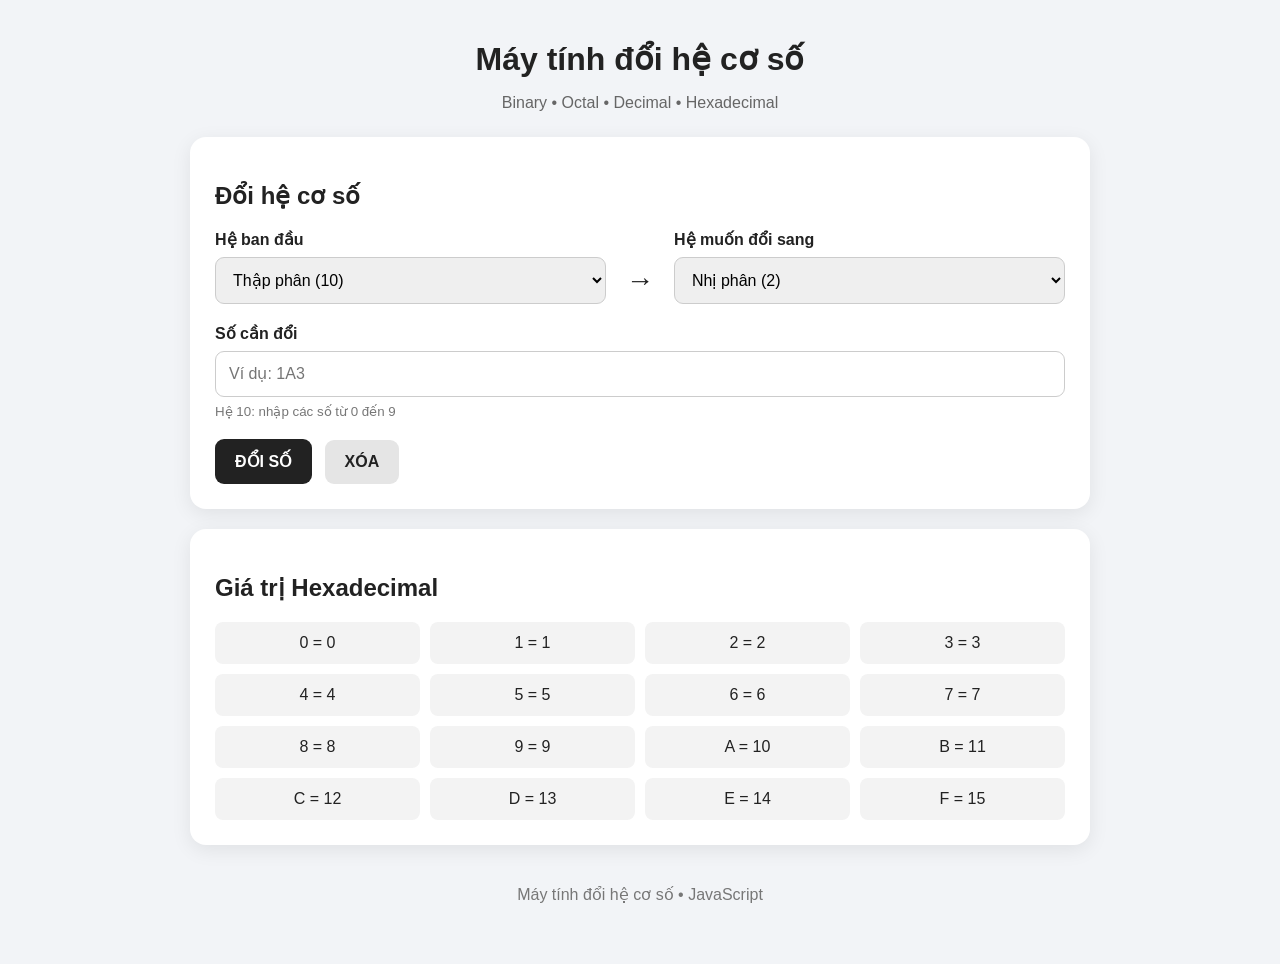
==== index.html @ 750c315e "Move web app files to root" ====
<!DOCTYPE html>
<html lang="vi">
<head>
    <meta charset="UTF-8">
    <meta name="viewport" content="width=device-width, initial-scale=1.0">

    <title>Máy tính đổi hệ cơ số</title>

    <link rel="stylesheet" href="style.css">
</head>

<body>

<div class="container">

    <header>
        <h1>Máy tính đổi hệ cơ số</h1>
        <p>Binary • Octal • Decimal • Hexadecimal</p>
    </header>


    <main>

        <section class="card">

            <h2>Đổi hệ cơ số</h2>

            <div class="row">

                <div class="input-group">
                    <label>Hệ ban đầu</label>

                    <select id="sourceBase">
                        <option value="2">Nhị phân (2)</option>
                        <option value="8">Bát phân (8)</option>
                        <option value="10" selected>Thập phân (10)</option>
                        <option value="16">Thập lục phân (16)</option>
                    </select>
                </div>


                <div class="arrow">
                    →
                </div>


                <div class="input-group">
                    <label>Hệ muốn đổi sang</label>

                    <select id="targetBase">
                        <option value="2">Nhị phân (2)</option>
                        <option value="8">Bát phân (8)</option>
                        <option value="10">Thập phân (10)</option>
                        <option value="16">Thập lục phân (16)</option>
                    </select>
                </div>

            </div>


            <div class="input-group">

                <label>Số cần đổi</label>

                <input
                    type="text"
                    id="numberInput"
                    placeholder="Ví dụ: 1A3"
                    autocomplete="off"
                >

                <small id="hint">
                    Hệ 10: nhập các số từ 0 đến 9
                </small>

            </div>


            <button id="convertButton">
                ĐỔI SỐ
            </button>


            <button id="clearButton" class="secondary">
                XÓA
            </button>

        </section>


        <section id="errorBox" class="error hidden">
        </section>


        <section id="resultCard" class="card hidden">

            <h2>Kết quả</h2>

            <div id="result" class="result">
            </div>

        </section>


        <section id="stepsCard" class="card hidden">

            <h2>Chi tiết phép tính</h2>

            <div id="steps">
            </div>

        </section>


        <section class="card">

            <h2>Giá trị Hexadecimal</h2>

            <div class="hex-table">

                <span>0 = 0</span>
                <span>1 = 1</span>
                <span>2 = 2</span>
                <span>3 = 3</span>
                <span>4 = 4</span>
                <span>5 = 5</span>
                <span>6 = 6</span>
                <span>7 = 7</span>
                <span>8 = 8</span>
                <span>9 = 9</span>
                <span>A = 10</span>
                <span>B = 11</span>
                <span>C = 12</span>
                <span>D = 13</span>
                <span>E = 14</span>
                <span>F = 15</span>

            </div>

        </section>

    </main>


    <footer>
        Máy tính đổi hệ cơ số • JavaScript
    </footer>

</div>


<script src="script.js"></script>

</body>
</html>
---- style.css ----
* {
    box-sizing: border-box;
}

body {
    margin: 0;
    font-family: Arial, sans-serif;
    background: #f2f4f7;
    color: #222;
}

.container {
    width: min(900px, 92%);
    margin: 40px auto;
}

header {
    text-align: center;
    margin-bottom: 25px;
}

header h1 {
    margin-bottom: 8px;
}

header p {
    color: #666;
}

.card {
    background: white;
    border-radius: 16px;
    padding: 25px;
    margin-bottom: 20px;
    box-shadow: 0 5px 20px rgba(0, 0, 0, 0.08);
}

.row {
    display: flex;
    align-items: end;
    gap: 20px;
}

.input-group {
    flex: 1;
    margin-bottom: 20px;
}

label {
    display: block;
    font-weight: bold;
    margin-bottom: 8px;
}

select,
input {
    width: 100%;
    padding: 13px;
    border: 1px solid #ccc;
    border-radius: 9px;
    font-size: 16px;
}

input:focus,
select:focus {
    outline: none;
    border-color: #555;
}

.arrow {
    font-size: 28px;
    padding-bottom: 27px;
}

small {
    display: block;
    margin-top: 7px;
    color: #777;
}

button {
    border: none;
    border-radius: 9px;
    padding: 13px 20px;
    font-size: 16px;
    font-weight: bold;
    cursor: pointer;
    margin-right: 8px;
}

#convertButton {
    background: #222;
    color: white;
}

.secondary {
    background: #e5e5e5;
    color: #222;
}

.result {
    font-size: 25px;
    font-weight: bold;
    text-align: center;
    padding: 20px;
    background: #f5f5f5;
    border-radius: 10px;
}

.step {
    padding: 12px 15px;
    margin: 8px 0;
    background: #f6f6f6;
    border-radius: 8px;
    font-family: monospace;
    font-size: 16px;
}

.error {
    background: #ffe5e5;
    border: 1px solid #ff9999;
    color: #a00000;
    padding: 15px;
    border-radius: 10px;
    margin-bottom: 20px;
}

.hidden {
    display: none;
}

.hex-table {
    display: grid;
    grid-template-columns: repeat(4, 1fr);
    gap: 10px;
}

.hex-table span {
    background: #f3f3f3;
    padding: 12px;
    border-radius: 8px;
    text-align: center;
}

footer {
    text-align: center;
    color: #777;
    padding: 20px;
}


@media (max-width: 650px) {

    .row {
        flex-direction: column;
        gap: 0;
    }

    .arrow {
        display: none;
    }

    .hex-table {
        grid-template-columns: repeat(2, 1fr);
    }

    .card {
        padding: 18px;
    }
}
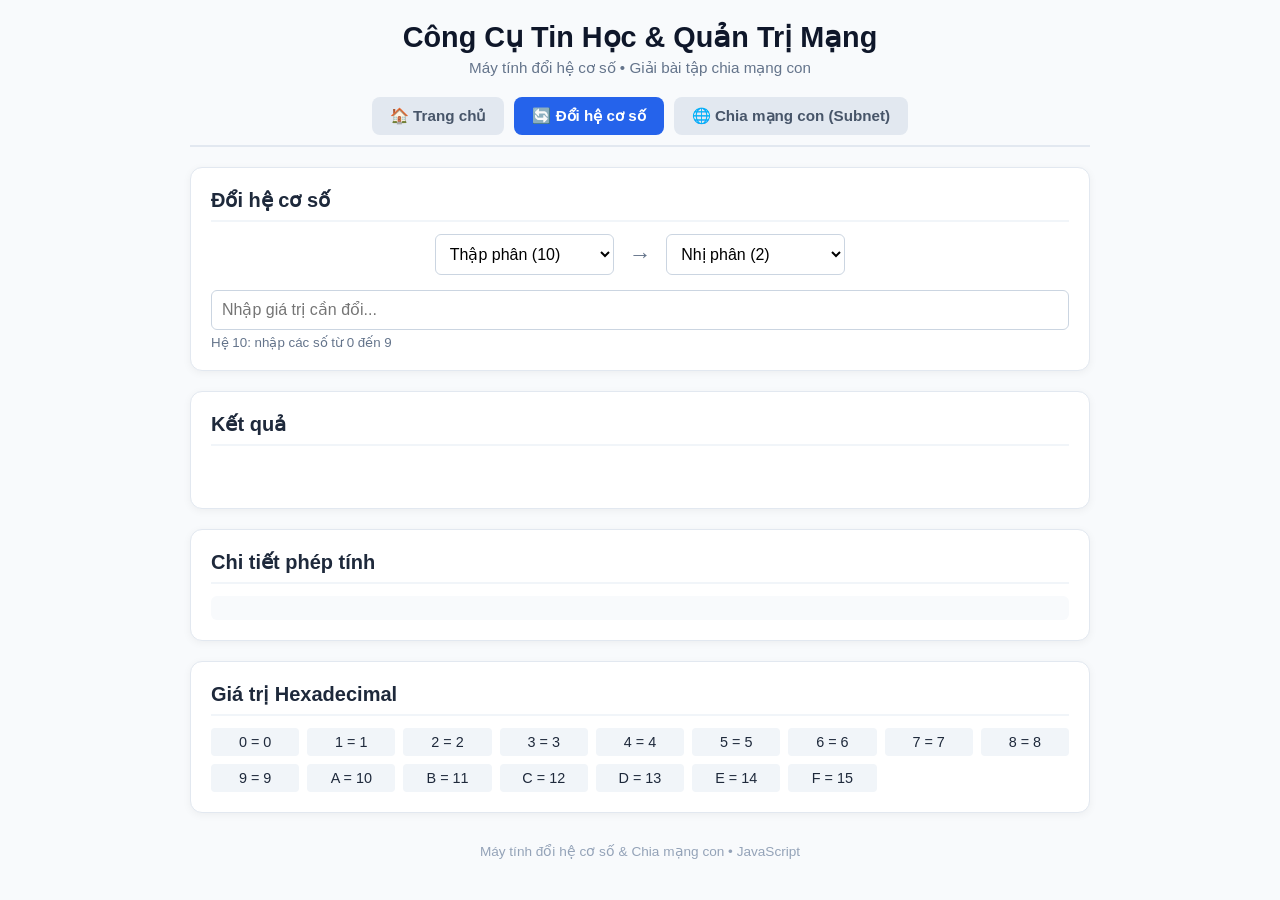
==== commit f271dfc5: "Nang cap web: them tab chia mang con va xuat file word" ====
--- a/index.html
+++ b/index.html
@@ -3,153 +3,198 @@
 <head>
     <meta charset="UTF-8">
     <meta name="viewport" content="width=device-width, initial-scale=1.0">
-
-    <title>Máy tính đổi hệ cơ số</title>
-
+    <title>Hệ Thống Tiện Ích Mạng & Hệ Cơ Số</title>
     <link rel="stylesheet" href="style.css">
+    <link rel="manifest" href="manifest.json">
 </head>
-
 <body>
 
-<div class="container">
+<div class="app-container">
 
     <header>
-        <h1>Máy tính đổi hệ cơ số</h1>
-        <p>Binary • Octal • Decimal • Hexadecimal</p>
+        <h1>Công Cụ Tin Học & Quản Trị Mạng</h1>
+        <p>Máy tính đổi hệ cơ số • Giải bài tập chia mạng con</p>
     </header>
 
+    <!-- THANH ĐIỀU HƯỚNG 3 TAB -->
+    <nav class="nav-tabs">
+        <button type="button" class="tab-btn" onclick="switchTab('home')">🏠 Trang chủ</button>
+        <button type="button" class="tab-btn active" onclick="switchTab('converter')">🔄 Đổi hệ cơ số</button>
+        <button type="button" class="tab-btn" onclick="switchTab('subnet')">🌐 Chia mạng con (Subnet)</button>
+    </nav>
 
     <main>
 
-        <section class="card">
-
-            <h2>Đổi hệ cơ số</h2>
-
-            <div class="row">
-
-                <div class="input-group">
-                    <label>Hệ ban đầu</label>
-
-                    <select id="sourceBase">
-                        <option value="2">Nhị phân (2)</option>
-                        <option value="8">Bát phân (8)</option>
-                        <option value="10" selected>Thập phân (10)</option>
-                        <option value="16">Thập lục phân (16)</option>
-                    </select>
-                </div>
-
-
-                <div class="arrow">
-                    →
-                </div>
-
-
-                <div class="input-group">
-                    <label>Hệ muốn đổi sang</label>
-
-                    <select id="targetBase">
-                        <option value="2">Nhị phân (2)</option>
-                        <option value="8">Bát phân (8)</option>
-                        <option value="10">Thập phân (10)</option>
-                        <option value="16">Thập lục phân (16)</option>
-                    </select>
-                </div>
-
+        <!-- ================= TAB 1: TRANG CHỦ ================= -->
+        <section id="tab-home" class="tab-content">
+            <div class="card">
+                <h2>Giới thiệu công cụ</h2>
+                <p>Ứng dụng tích hợp hỗ trợ học tập và thực hành các môn <strong>Kiến trúc máy tính</strong> và <strong>Quản trị mạng</strong>.</p>
+                
+                <div class="home-grid">
+                    <div class="home-item">
+                        <h3>🔄 1. Đổi hệ cơ số</h3>
+                        <p>Hỗ trợ chuyển đổi nhanh giữa các hệ đếm: Nhị phân (Bin - 2), Bát phân (Oct - 8), Thập phân (Dec - 10), và Thập lục phân (Hex - 16) kèm các bước giải thích chi tiết phép nhân/chia.</p>
+                    </div>
+                    <div class="home-item">
+                        <h3>🌐 2. Tự động chia mạng con</h3>
+                        <p>Nhập bất kỳ đề bài mạng nào (chia theo số lượng Subnet hoặc số Host mỗi phòng ban). Hệ thống tự phân tích lớp mạng, bit mượn, Subnet Mask mới, bước nhảy và xuất bảng địa chỉ chi tiết theo đúng mẫu bài nộp Word.</p>
+                    </div>
+                </div>
+
+                <div class="home-guide">
+                    <h3>💡 Hướng dẫn nhanh</h3>
+                    <p>• Nhấn tab <strong>Đổi hệ cơ số</strong> để chuyển đổi các hệ số từ 2, 8, 10, 16.</p>
+                    <p>• Nhấn tab <strong>Chia mạng con (Subnet)</strong> để nhập địa chỉ IP mạng và số mạng con/host cần chia để xem bảng giải bài tập tự động và xuất file Word.</p>
+                </div>
             </div>
-
-
-            <div class="input-group">
-
-                <label>Số cần đổi</label>
-
-                <input
-                    type="text"
-                    id="numberInput"
-                    placeholder="Ví dụ: 1A3"
-                    autocomplete="off"
-                >
-
-                <small id="hint">
-                    Hệ 10: nhập các số từ 0 đến 9
-                </small>
-
+        </section>
+
+        <!-- ================= TAB 2: ĐỔI HỆ CƠ SỐ ================= -->
+        <section id="tab-converter" class="tab-content active">
+
+            <section class="card">
+                <h2>Đổi hệ cơ số</h2>
+
+                <div class="converter-selectors">
+                    <div>
+                        <select id="fromBase">
+                            <option value="2">Nhị phân (2)</option>
+                            <option value="8">Bát phân (8)</option>
+                            <option selected value="10">Thập phân (10)</option>
+                            <option value="16">Thập lục phân (16)</option>
+                        </select>
+                    </div>
+
+                    <div class="arrow-symbol">→</div>
+
+                    <div>
+                        <select id="toBase">
+                            <option value="2">Nhị phân (2)</option>
+                            <option value="8">Bát phân (8)</option>
+                            <option value="10">Thập phân (10)</option>
+                            <option value="16">Thập lục phân (16)</option>
+                        </select>
+                    </div>
+                </div>
+
+                <div class="input-container">
+                    <input type="text" id="inputValue" placeholder="Nhập giá trị cần đổi...">
+                    <small id="inputHint">Hệ 10: nhập các số từ 0 đến 9</small>
+                </div>
+            </section>
+
+            <section class="card">
+                <h2>Kết quả</h2>
+                <div id="resultValue"></div>
+            </section>
+
+            <section class="card">
+                <h2>Chi tiết phép tính</h2>
+                <div id="calculationSteps"></div>
+            </section>
+
+            <section class="card">
+                <h2>Giá trị Hexadecimal</h2>
+                <div class="hex-grid">
+                    <span>0 = 0</span>
+                    <span>1 = 1</span>
+                    <span>2 = 2</span>
+                    <span>3 = 3</span>
+                    <span>4 = 4</span>
+                    <span>5 = 5</span>
+                    <span>6 = 6</span>
+                    <span>7 = 7</span>
+                    <span>8 = 8</span>
+                    <span>9 = 9</span>
+                    <span>A = 10</span>
+                    <span>B = 11</span>
+                    <span>C = 12</span>
+                    <span>D = 13</span>
+                    <span>E = 14</span>
+                    <span>F = 15</span>
+                </div>
+            </section>
+
+        </section>
+
+        <!-- ================= TAB 3: CHIA MẠNG CON ĐỘNG ================= -->
+        <section id="tab-subnet" class="tab-content">
+            <section class="card">
+                <h2>Giải bài tập chia mạng con (Subnetting)</h2>
+                <p style="margin-bottom: 15px; color: #555;">Nhập thông số đề bài bất kỳ cần giải vào biểu mẫu dưới đây:</p>
+
+                <form id="subnet-form" onsubmit="solveSubnet(event)">
+                    <div class="form-grid">
+                        <div class="form-group">
+                            <label for="network-ip">Địa chỉ mạng gốc (Network IP):</label>
+                            <input type="text" id="network-ip" placeholder="VD: 192.168.1.0 hoặc 172.20.0.0" required>
+                        </div>
+
+                        <div class="form-group">
+                            <label for="split-type">Đề bài yêu cầu chia theo:</label>
+                            <select id="split-type" onchange="toggleRequirementLabel()">
+                                <option value="subnets">Số lượng mạng con (Subnets)</option>
+                                <option value="hosts">Số Host/máy khả dụng mỗi mạng</option>
+                            </select>
+                        </div>
+
+                        <div class="form-group">
+                            <label id="req-label" for="req-count">Số mạng con cần chia:</label>
+                            <input type="number" id="req-count" min="1" max="1024" placeholder="VD: 8, 16, 32..." required>
+                        </div>
+                    </div>
+
+                    <button type="submit" class="btn btn-primary" style="margin-top: 15px;">
+                        🚀 Phân tích & Giải chi tiết
+                    </button>
+                </form>
+            </section>
+
+            <!-- Khung kết quả hiển thị tự động và nút xuất Word -->
+            <div id="subnet-result" style="display: none; margin-top: 20px;">
+                <section class="card">
+                    <div style="display: flex; justify-content: space-between; align-items: center; flex-wrap: wrap; gap: 10px; margin-bottom: 12px;">
+                        <h2 style="margin: 0;">Lời giải & Phân tích chi tiết</h2>
+                        <button type="button" onclick="exportToWord()" class="btn btn-success">
+                            📄 Xuất bài làm ra file Word (.doc)
+                        </button>
+                    </div>
+                    <div id="subnet-steps" class="solution-box"></div>
+                </section>
+
+                <section class="card" style="margin-top: 20px;">
+                    <h2>Vùng địa chỉ của các mạng con</h2>
+                    <div class="table-responsive">
+                        <table id="subnet-result-table" class="result-table">
+                            <thead>
+                                <tr>
+                                    <th rowspan="2">STT</th>
+                                    <th rowspan="2">Đ/c mạng con</th>
+                                    <th colspan="2">Vùng đ/c IP của mạng con</th>
+                                    <th rowspan="2">Đ/c broadcast</th>
+                                    <th rowspan="2">Ghi chú</th>
+                                </tr>
+                                <tr>
+                                    <th>Đ/c đầu tiên</th>
+                                    <th>Đ/c cuối cùng</th>
+                                </tr>
+                            </thead>
+                            <tbody id="subnet-table-body"></tbody>
+                        </table>
+                    </div>
+                </section>
             </div>
-
-
-            <button id="convertButton">
-                ĐỔI SỐ
-            </button>
-
-
-            <button id="clearButton" class="secondary">
-                XÓA
-            </button>
-
         </section>
 
-
-        <section id="errorBox" class="error hidden">
-        </section>
-
-
-        <section id="resultCard" class="card hidden">
-
-            <h2>Kết quả</h2>
-
-            <div id="result" class="result">
-            </div>
-
-        </section>
-
-
-        <section id="stepsCard" class="card hidden">
-
-            <h2>Chi tiết phép tính</h2>
-
-            <div id="steps">
-            </div>
-
-        </section>
-
-
-        <section class="card">
-
-            <h2>Giá trị Hexadecimal</h2>
-
-            <div class="hex-table">
-
-                <span>0 = 0</span>
-                <span>1 = 1</span>
-                <span>2 = 2</span>
-                <span>3 = 3</span>
-                <span>4 = 4</span>
-                <span>5 = 5</span>
-                <span>6 = 6</span>
-                <span>7 = 7</span>
-                <span>8 = 8</span>
-                <span>9 = 9</span>
-                <span>A = 10</span>
-                <span>B = 11</span>
-                <span>C = 12</span>
-                <span>D = 13</span>
-                <span>E = 14</span>
-                <span>F = 15</span>
-
-            </div>
-
-        </section>
-
     </main>
 
-
     <footer>
-        Máy tính đổi hệ cơ số • JavaScript
+        Máy tính đổi hệ cơ số & Chia mạng con • JavaScript
     </footer>
 
 </div>
 
-
 <script src="script.js"></script>
-
 </body>
 </html>
--- a/style.css
+++ b/style.css
@@ -1,170 +1,286 @@
 * {
+    margin: 0;
+    padding: 0;
     box-sizing: border-box;
+    font-family: -apple-system, BlinkMacSystemFont, "Segoe UI", Roboto, Oxygen, Ubuntu, Cantarell, "Open Sans", "Helvetica Neue", sans-serif;
 }
 
 body {
-    margin: 0;
-    font-family: Arial, sans-serif;
-    background: #f2f4f7;
-    color: #222;
-}
-
-.container {
-    width: min(900px, 92%);
-    margin: 40px auto;
+    background-color: #f8fafc;
+    color: #1e293b;
+    padding: 20px;
+    display: flex;
+    justify-content: center;
+}
+
+.app-container {
+    width: 100%;
+    max-width: 900px;
 }
 
 header {
     text-align: center;
-    margin-bottom: 25px;
+    margin-bottom: 20px;
 }
 
 header h1 {
-    margin-bottom: 8px;
+    font-size: 1.8rem;
+    color: #0f172a;
+    margin-bottom: 5px;
 }
 
 header p {
-    color: #666;
-}
-
+    color: #64748b;
+    font-size: 0.95rem;
+}
+
+/* NAVIGATION TABS */
+.nav-tabs {
+    display: flex;
+    justify-content: center;
+    gap: 10px;
+    margin-bottom: 20px;
+    border-bottom: 2px solid #e2e8f0;
+    padding-bottom: 10px;
+    flex-wrap: wrap;
+}
+
+.tab-btn {
+    padding: 10px 18px;
+    border: none;
+    background: #e2e8f0;
+    color: #475569;
+    border-radius: 8px;
+    cursor: pointer;
+    font-weight: 600;
+    font-size: 0.95rem;
+    transition: all 0.2s ease;
+}
+
+.tab-btn:hover {
+    background: #cbd5e1;
+}
+
+.tab-btn.active {
+    background: #2563eb;
+    color: #ffffff;
+}
+
+.tab-content {
+    display: none;
+}
+
+.tab-content.active {
+    display: block;
+}
+
+/* CARDS */
 .card {
-    background: white;
-    border-radius: 16px;
-    padding: 25px;
+    background: #ffffff;
+    border-radius: 12px;
+    padding: 20px;
+    box-shadow: 0 2px 8px rgba(0, 0, 0, 0.05);
     margin-bottom: 20px;
-    box-shadow: 0 5px 20px rgba(0, 0, 0, 0.08);
-}
-
-.row {
+    border: 1px solid #e2e8f0;
+}
+
+.card h2 {
+    font-size: 1.25rem;
+    margin-bottom: 12px;
+    color: #1e293b;
+    border-bottom: 2px solid #f1f5f9;
+    padding-bottom: 8px;
+}
+
+/* CONVERTER CONTROLS */
+.converter-selectors {
     display: flex;
-    align-items: end;
-    gap: 20px;
-}
-
-.input-group {
-    flex: 1;
-    margin-bottom: 20px;
-}
-
-label {
+    align-items: center;
+    justify-content: center;
+    gap: 15px;
+    margin-bottom: 15px;
+    flex-wrap: wrap;
+}
+
+.arrow-symbol {
+    font-size: 1.4rem;
+    font-weight: bold;
+    color: #64748b;
+}
+
+select, input[type="text"], input[type="number"] {
+    width: 100%;
+    padding: 10px;
+    border: 1px solid #cbd5e1;
+    border-radius: 6px;
+    font-size: 1rem;
+    outline: none;
+    background: #ffffff;
+}
+
+select:focus, input:focus {
+    border-color: #2563eb;
+    box-shadow: 0 0 0 2px rgba(37, 99, 235, 0.2);
+}
+
+.input-container {
+    margin-top: 10px;
+}
+
+.input-container small {
     display: block;
+    margin-top: 5px;
+    color: #64748b;
+}
+
+#resultValue {
+    font-size: 1.3rem;
     font-weight: bold;
-    margin-bottom: 8px;
-}
-
-select,
-input {
-    width: 100%;
-    padding: 13px;
-    border: 1px solid #ccc;
-    border-radius: 9px;
-    font-size: 16px;
-}
-
-input:focus,
-select:focus {
-    outline: none;
-    border-color: #555;
-}
-
-.arrow {
-    font-size: 28px;
-    padding-bottom: 27px;
-}
-
-small {
+    color: #2563eb;
+    word-break: break-all;
+    min-height: 30px;
+}
+
+#calculationSteps {
+    line-height: 1.6;
+    color: #334155;
+    white-space: pre-wrap;
+    background: #f8fafc;
+    padding: 12px;
+    border-radius: 6px;
+}
+
+.hex-grid {
+    display: grid;
+    grid-template-columns: repeat(auto-fill, minmax(80px, 1fr));
+    gap: 8px;
+    text-align: center;
+}
+
+.hex-grid span {
+    background: #f1f5f9;
+    padding: 6px;
+    border-radius: 4px;
+    font-size: 0.9rem;
+    font-weight: 500;
+}
+
+/* HOME TAB */
+.home-grid {
+    display: grid;
+    grid-template-columns: 1fr 1fr;
+    gap: 15px;
+    margin: 15px 0;
+}
+
+@media (max-width: 600px) {
+    .home-grid {
+        grid-template-columns: 1fr;
+    }
+}
+
+.home-item {
+    background: #f8fafc;
+    border: 1px solid #e2e8f0;
+    padding: 15px;
+    border-radius: 8px;
+}
+
+.home-item h3 {
+    margin-bottom: 6px;
+    font-size: 1rem;
+    color: #2563eb;
+}
+
+.home-guide {
+    background: #eff6ff;
+    border-left: 4px solid #2563eb;
+    padding: 12px;
+    border-radius: 4px;
+    margin-top: 15px;
+}
+
+/* SUBNET TAB */
+.form-grid {
+    display: grid;
+    grid-template-columns: repeat(auto-fit, minmax(220px, 1fr));
+    gap: 15px;
+}
+
+.form-group label {
     display: block;
-    margin-top: 7px;
-    color: #777;
-}
-
-button {
+    font-weight: 600;
+    margin-bottom: 6px;
+    font-size: 0.95rem;
+}
+
+.btn {
+    padding: 10px 18px;
     border: none;
-    border-radius: 9px;
-    padding: 13px 20px;
-    font-size: 16px;
-    font-weight: bold;
+    border-radius: 6px;
+    font-weight: 600;
     cursor: pointer;
-    margin-right: 8px;
-}
-
-#convertButton {
-    background: #222;
-    color: white;
-}
-
-.secondary {
-    background: #e5e5e5;
-    color: #222;
-}
-
-.result {
-    font-size: 25px;
-    font-weight: bold;
-    text-align: center;
-    padding: 20px;
-    background: #f5f5f5;
-    border-radius: 10px;
-}
-
-.step {
-    padding: 12px 15px;
-    margin: 8px 0;
-    background: #f6f6f6;
-    border-radius: 8px;
-    font-family: monospace;
-    font-size: 16px;
-}
-
-.error {
-    background: #ffe5e5;
-    border: 1px solid #ff9999;
-    color: #a00000;
+    font-size: 0.95rem;
+    transition: background 0.2s;
+}
+
+.btn-primary {
+    background: #2563eb;
+    color: #ffffff;
+}
+
+.btn-primary:hover {
+    background: #1d4ed8;
+}
+
+.btn-success {
+    background: #16a34a;
+    color: #ffffff;
+}
+
+.btn-success:hover {
+    background: #15803d;
+}
+
+.solution-box {
+    background: #f8fafc;
+    border-left: 4px solid #2563eb;
     padding: 15px;
-    border-radius: 10px;
-    margin-bottom: 20px;
-}
-
-.hidden {
-    display: none;
-}
-
-.hex-table {
-    display: grid;
-    grid-template-columns: repeat(4, 1fr);
-    gap: 10px;
-}
-
-.hex-table span {
-    background: #f3f3f3;
-    padding: 12px;
-    border-radius: 8px;
-    text-align: center;
+    line-height: 1.8;
+}
+
+.table-responsive {
+    width: 100%;
+    overflow-x: auto;
+    margin-top: 10px;
+}
+
+.result-table {
+    width: 100%;
+    border-collapse: collapse;
+    min-width: 650px;
+}
+
+.result-table th, .result-table td {
+    border: 1px solid #94a3b8;
+    padding: 8px 10px;
+    text-align: center;
+    font-size: 0.9rem;
+}
+
+.result-table th {
+    background: #f1f5f9;
+    color: #1e293b;
+    font-weight: 600;
+}
+
+.result-table tr:nth-child(even) {
+    background-color: #f8fafc;
 }
 
 footer {
     text-align: center;
-    color: #777;
-    padding: 20px;
-}
-
-
-@media (max-width: 650px) {
-
-    .row {
-        flex-direction: column;
-        gap: 0;
-    }
-
-    .arrow {
-        display: none;
-    }
-
-    .hex-table {
-        grid-template-columns: repeat(2, 1fr);
-    }
-
-    .card {
-        padding: 18px;
-    }
+    margin-top: 30px;
+    color: #94a3b8;
+    font-size: 0.85rem;
 }
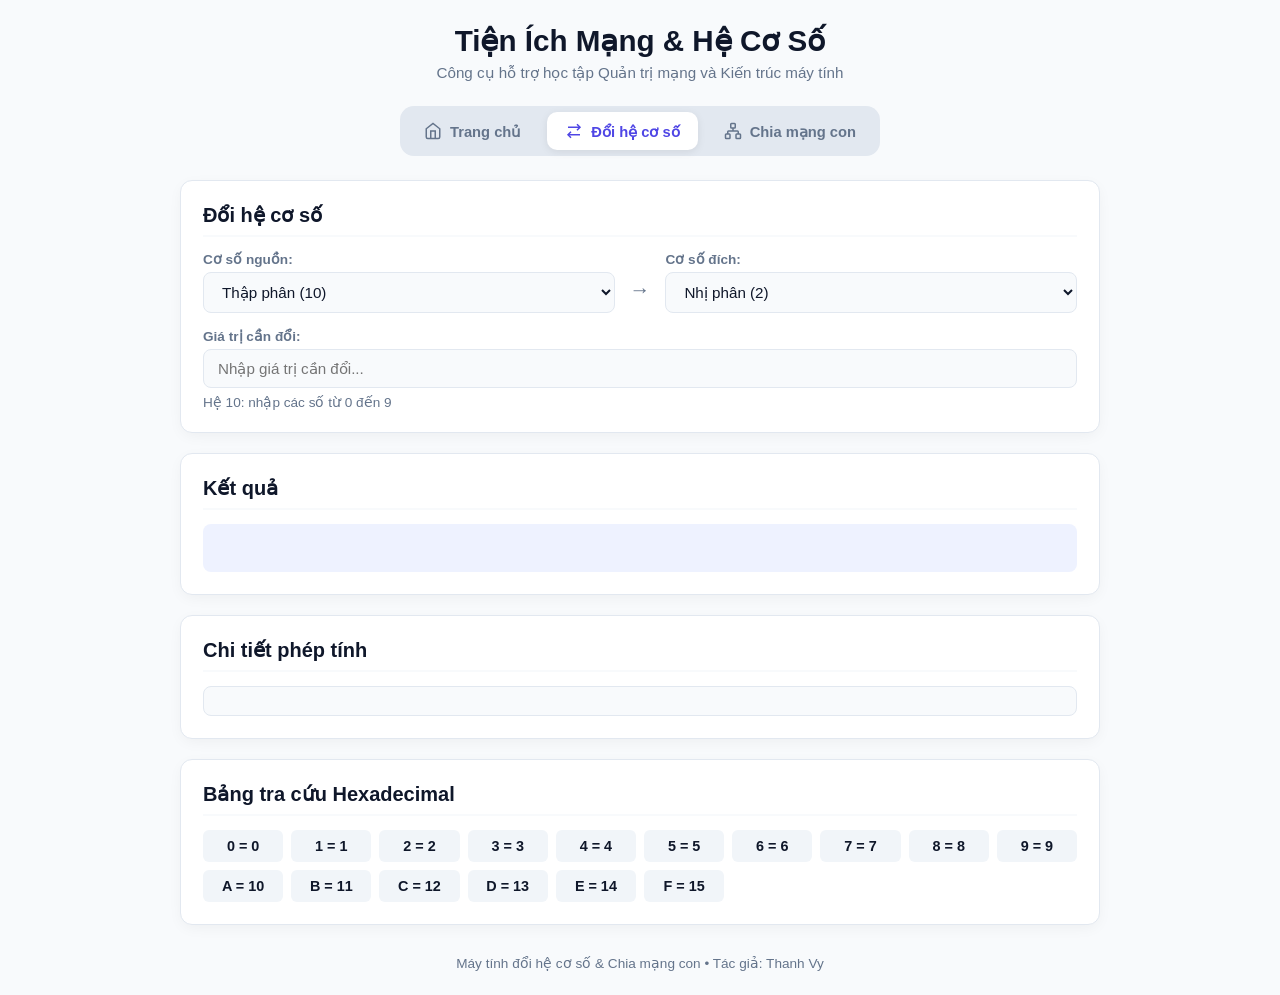
==== commit fc8878f7: "Them muc huong dan meo tinh nham va ban chat nhi phan" ====
--- a/index.html
+++ b/index.html
@@ -3,7 +3,7 @@
 <head>
     <meta charset="UTF-8">
     <meta name="viewport" content="width=device-width, initial-scale=1.0">
-    <title>Hệ Thống Tiện Ích Mạng & Hệ Cơ Số</title>
+    <title>Network & Base Toolbox</title>
     <link rel="stylesheet" href="style.css">
     <link rel="manifest" href="manifest.json">
 </head>
@@ -11,16 +11,25 @@
 
 <div class="app-container">
 
-    <header>
-        <h1>Công Cụ Tin Học & Quản Trị Mạng</h1>
-        <p>Máy tính đổi hệ cơ số • Giải bài tập chia mạng con</p>
+    <header class="app-header">
+        <h1>Tiện Ích Mạng & Hệ Cơ Số</h1>
+        <p>Công cụ hỗ trợ học tập Quản trị mạng và Kiến trúc máy tính</p>
     </header>
 
-    <!-- THANH ĐIỀU HƯỚNG 3 TAB -->
+    <!-- THANH ĐIỀU HƯỚNG TABS -->
     <nav class="nav-tabs">
-        <button type="button" class="tab-btn" onclick="switchTab('home')">🏠 Trang chủ</button>
-        <button type="button" class="tab-btn active" onclick="switchTab('converter')">🔄 Đổi hệ cơ số</button>
-        <button type="button" class="tab-btn" onclick="switchTab('subnet')">🌐 Chia mạng con (Subnet)</button>
+        <button type="button" class="tab-btn" onclick="switchTab('home')">
+            <svg width="18" height="18" viewBox="0 0 24 24" fill="none" stroke="currentColor" stroke-width="2"><path d="m3 9 9-7 9 7v11a2 2 0 0 1-2 2H5a2 2 0 0 1-2-2z"/><polyline points="9 22 9 12 15 12 15 22"/></svg>
+            Trang chủ
+        </button>
+        <button type="button" class="tab-btn active" onclick="switchTab('converter')">
+            <svg width="18" height="18" viewBox="0 0 24 24" fill="none" stroke="currentColor" stroke-width="2"><path d="m16 3 4 4-4 4"/><path d="M20 7H4"/><path d="m8 21-4-4 4-4"/><path d="M4 17h16"/></svg>
+            Đổi hệ cơ số
+        </button>
+        <button type="button" class="tab-btn" onclick="switchTab('subnet')">
+            <svg width="18" height="18" viewBox="0 0 24 24" fill="none" stroke="currentColor" stroke-width="2"><rect width="6" height="6" x="9" y="2" rx="1"/><rect width="6" height="6" x="2" y="16" rx="1"/><rect width="6" height="6" x="16" y="16" rx="1"/><path d="M5 16v-3a1 1 0 0 1 1-1h12a1 1 0 0 1 1 1v3"/><path d="M12 12V8"/></svg>
+            Chia mạng con
+        </button>
     </nav>
 
     <main>
@@ -29,23 +38,23 @@
         <section id="tab-home" class="tab-content">
             <div class="card">
                 <h2>Giới thiệu công cụ</h2>
-                <p>Ứng dụng tích hợp hỗ trợ học tập và thực hành các môn <strong>Kiến trúc máy tính</strong> và <strong>Quản trị mạng</strong>.</p>
+                <p class="text-muted">Ứng dụng tích hợp hỗ trợ giải các bài tập thực hành môn <strong>Kiến trúc máy tính</strong> và <strong>Quản trị mạng</strong>.</p>
                 
                 <div class="home-grid">
-                    <div class="home-item">
-                        <h3>🔄 1. Đổi hệ cơ số</h3>
-                        <p>Hỗ trợ chuyển đổi nhanh giữa các hệ đếm: Nhị phân (Bin - 2), Bát phân (Oct - 8), Thập phân (Dec - 10), và Thập lục phân (Hex - 16) kèm các bước giải thích chi tiết phép nhân/chia.</p>
-                    </div>
-                    <div class="home-item">
-                        <h3>🌐 2. Tự động chia mạng con</h3>
-                        <p>Nhập bất kỳ đề bài mạng nào (chia theo số lượng Subnet hoặc số Host mỗi phòng ban). Hệ thống tự phân tích lớp mạng, bit mượn, Subnet Mask mới, bước nhảy và xuất bảng địa chỉ chi tiết theo đúng mẫu bài nộp Word.</p>
-                    </div>
-                </div>
-
-                <div class="home-guide">
-                    <h3>💡 Hướng dẫn nhanh</h3>
-                    <p>• Nhấn tab <strong>Đổi hệ cơ số</strong> để chuyển đổi các hệ số từ 2, 8, 10, 16.</p>
-                    <p>• Nhấn tab <strong>Chia mạng con (Subnet)</strong> để nhập địa chỉ IP mạng và số mạng con/host cần chia để xem bảng giải bài tập tự động và xuất file Word.</p>
+                    <div class="feature-box">
+                        <div class="feature-icon">🔄</div>
+                        <h3>Đổi hệ cơ số</h3>
+                        <p>Hỗ trợ chuyển đổi nhanh giữa các hệ Nhị phân (Bin), Bát phân (Oct), Thập phân (Dec), và Thập lục phân (Hex) kèm giải thích chi tiết phép nhân lũy thừa và chia lấy dư.</p>
+                    </div>
+                    <div class="feature-box">
+                        <div class="feature-icon">🌐</div>
+                        <h3>Chia mạng con tự động</h3>
+                        <p>Nhập bất kỳ đề bài mạng nào. Hệ thống tự động phân tích lớp mạng, số bit mượn, Subnet Mask mới, bước nhảy, xuất bảng địa chỉ và tạo mục giải thích quy tắc nhẩm.</p>
+                    </div>
+                </div>
+
+                <div class="tip-box">
+                    <strong>💡 Hướng dẫn nhanh:</strong> Chuyển sang tab <strong>Chia mạng con</strong> để tự động giải bài tập và tải bài làm về máy dưới dạng file Word (.doc).
                 </div>
             </div>
         </section>
@@ -56,8 +65,9 @@
             <section class="card">
                 <h2>Đổi hệ cơ số</h2>
 
-                <div class="converter-selectors">
-                    <div>
+                <div class="converter-row">
+                    <div class="select-col">
+                        <label class="label-sm">Cơ số nguồn:</label>
                         <select id="fromBase">
                             <option value="2">Nhị phân (2)</option>
                             <option value="8">Bát phân (8)</option>
@@ -66,9 +76,10 @@
                         </select>
                     </div>
 
-                    <div class="arrow-symbol">→</div>
-
-                    <div>
+                    <div class="swap-arrow">→</div>
+
+                    <div class="select-col">
+                        <label class="label-sm">Cơ số đích:</label>
                         <select id="toBase">
                             <option value="2">Nhị phân (2)</option>
                             <option value="8">Bát phân (8)</option>
@@ -78,7 +89,8 @@
                     </div>
                 </div>
 
-                <div class="input-container">
+                <div class="input-group">
+                    <label for="inputValue" class="label-sm">Giá trị cần đổi:</label>
                     <input type="text" id="inputValue" placeholder="Nhập giá trị cần đổi...">
                     <small id="inputHint">Hệ 10: nhập các số từ 0 đến 9</small>
                 </div>
@@ -86,43 +98,31 @@
 
             <section class="card">
                 <h2>Kết quả</h2>
-                <div id="resultValue"></div>
+                <div id="resultValue" class="result-display"></div>
             </section>
 
             <section class="card">
                 <h2>Chi tiết phép tính</h2>
-                <div id="calculationSteps"></div>
-            </section>
-
-            <section class="card">
-                <h2>Giá trị Hexadecimal</h2>
+                <div id="calculationSteps" class="steps-display"></div>
+            </section>
+
+            <section class="card">
+                <h2>Bảng tra cứu Hexadecimal</h2>
                 <div class="hex-grid">
-                    <span>0 = 0</span>
-                    <span>1 = 1</span>
-                    <span>2 = 2</span>
-                    <span>3 = 3</span>
-                    <span>4 = 4</span>
-                    <span>5 = 5</span>
-                    <span>6 = 6</span>
-                    <span>7 = 7</span>
-                    <span>8 = 8</span>
-                    <span>9 = 9</span>
-                    <span>A = 10</span>
-                    <span>B = 11</span>
-                    <span>C = 12</span>
-                    <span>D = 13</span>
-                    <span>E = 14</span>
-                    <span>F = 15</span>
+                    <span>0 = 0</span><span>1 = 1</span><span>2 = 2</span><span>3 = 3</span>
+                    <span>4 = 4</span><span>5 = 5</span><span>6 = 6</span><span>7 = 7</span>
+                    <span>8 = 8</span><span>9 = 9</span><span>A = 10</span><span>B = 11</span>
+                    <span>C = 12</span><span>D = 13</span><span>E = 14</span><span>F = 15</span>
                 </div>
             </section>
 
         </section>
 
-        <!-- ================= TAB 3: CHIA MẠNG CON ĐỘNG ================= -->
+        <!-- ================= TAB 3: CHIA MẠNG CON ================= -->
         <section id="tab-subnet" class="tab-content">
             <section class="card">
-                <h2>Giải bài tập chia mạng con (Subnetting)</h2>
-                <p style="margin-bottom: 15px; color: #555;">Nhập thông số đề bài bất kỳ cần giải vào biểu mẫu dưới đây:</p>
+                <h2>Nhập đề bài chia mạng con</h2>
+                <p class="text-muted" style="margin-bottom: 15px;">Nhập thông số bất kỳ để tự động phân tích và giải chi tiết:</p>
 
                 <form id="subnet-form" onsubmit="solveSubnet(event)">
                     <div class="form-grid">
@@ -135,7 +135,7 @@
                             <label for="split-type">Đề bài yêu cầu chia theo:</label>
                             <select id="split-type" onchange="toggleRequirementLabel()">
                                 <option value="subnets">Số lượng mạng con (Subnets)</option>
-                                <option value="hosts">Số Host/máy khả dụng mỗi mạng</option>
+                                <option value="hosts">Số lượng Host/máy khả dụng</option>
                             </select>
                         </div>
 
@@ -146,7 +146,8 @@
                     </div>
 
                     <button type="submit" class="btn btn-primary" style="margin-top: 15px;">
-                        🚀 Phân tích & Giải chi tiết
+                        <svg width="18" height="18" viewBox="0 0 24 24" fill="none" stroke="currentColor" stroke-width="2"><polygon points="5 3 19 12 5 21 5 3"/></svg>
+                        Phân tích & Giải chi tiết
                     </button>
                 </form>
             </section>
@@ -154,10 +155,11 @@
             <!-- Khung kết quả hiển thị tự động và nút xuất Word -->
             <div id="subnet-result" style="display: none; margin-top: 20px;">
                 <section class="card">
-                    <div style="display: flex; justify-content: space-between; align-items: center; flex-wrap: wrap; gap: 10px; margin-bottom: 12px;">
-                        <h2 style="margin: 0;">Lời giải & Phân tích chi tiết</h2>
+                    <div class="result-header">
+                        <h2>Lời giải & Phân tích chi tiết</h2>
                         <button type="button" onclick="exportToWord()" class="btn btn-success">
-                            📄 Xuất bài làm ra file Word (.doc)
+                            <svg width="18" height="18" viewBox="0 0 24 24" fill="none" stroke="currentColor" stroke-width="2"><path d="M21 15v4a2 2 0 0 1-2 2H5a2 2 0 0 1-2-2v-4"/><polyline points="7 10 12 15 17 10"/><line x1="12" x2="12" y1="15" y2="3"/></svg>
+                            Xuất file Word (.doc)
                         </button>
                     </div>
                     <div id="subnet-steps" class="solution-box"></div>
@@ -184,13 +186,19 @@
                         </table>
                     </div>
                 </section>
+
+                <!-- KHU VỰC NGHIÊN CỨU PHÉP TÍNH NHẨM & BẢN CHẤT -->
+                <section class="card" style="margin-top: 20px;">
+                    <h2>💡 Giải thích chi tiết: Cách tính nhẩm & Bản chất từng cột</h2>
+                    <div id="subnet-explanation-box" class="solution-box explanation-style"></div>
+                </section>
             </div>
         </section>
 
     </main>
 
     <footer>
-        Máy tính đổi hệ cơ số & Chia mạng con • JavaScript
+        Máy tính đổi hệ cơ số & Chia mạng con • Tác giả: Thanh Vy
     </footer>
 
 </div>
--- a/style.css
+++ b/style.css
@@ -1,69 +1,93 @@
+/* --- HỆ THỐNG BIẾN THIẾT KẾ ĐỒNG BỘ --- */
+:root {
+    --primary: #4f46e5;
+    --primary-hover: #4338ca;
+    --success: #059669;
+    --success-hover: #047857;
+    --bg-main: #f8fafc;
+    --bg-card: #ffffff;
+    --text-main: #0f172a;
+    --text-muted: #64748b;
+    --border-color: #e2e8f0;
+    --radius: 12px;
+    --shadow: 0 4px 15px -2px rgba(0, 0, 0, 0.05);
+}
+
 * {
     margin: 0;
     padding: 0;
     box-sizing: border-box;
-    font-family: -apple-system, BlinkMacSystemFont, "Segoe UI", Roboto, Oxygen, Ubuntu, Cantarell, "Open Sans", "Helvetica Neue", sans-serif;
+    font-family: -apple-system, BlinkMacSystemFont, "Segoe UI", Roboto, Helvetica, Arial, sans-serif;
 }
 
 body {
-    background-color: #f8fafc;
-    color: #1e293b;
-    padding: 20px;
+    background-color: var(--bg-main);
+    color: var(--text-main);
+    padding: 24px 16px;
     display: flex;
     justify-content: center;
+    min-height: 100vh;
 }
 
 .app-container {
     width: 100%;
-    max-width: 900px;
-}
-
-header {
-    text-align: center;
-    margin-bottom: 20px;
-}
-
-header h1 {
-    font-size: 1.8rem;
-    color: #0f172a;
-    margin-bottom: 5px;
-}
-
-header p {
-    color: #64748b;
-    font-size: 0.95rem;
-}
-
-/* NAVIGATION TABS */
+    max-width: 920px;
+}
+
+/* HEADER */
+.app-header {
+    text-align: center;
+    margin-bottom: 24px;
+}
+
+.app-header h1 {
+    font-size: 1.85rem;
+    color: var(--text-main);
+    margin-bottom: 6px;
+}
+
+.app-header p {
+    color: var(--text-muted);
+    font-size: 0.95rem;
+}
+
+/* THANH TABS HIỆN ĐẠI */
 .nav-tabs {
     display: flex;
     justify-content: center;
-    gap: 10px;
-    margin-bottom: 20px;
-    border-bottom: 2px solid #e2e8f0;
-    padding-bottom: 10px;
-    flex-wrap: wrap;
+    gap: 8px;
+    margin-bottom: 24px;
+    background: #e2e8f0;
+    padding: 6px;
+    border-radius: 14px;
+    width: fit-content;
+    margin-left: auto;
+    margin-right: auto;
 }
 
 .tab-btn {
     padding: 10px 18px;
     border: none;
-    background: #e2e8f0;
-    color: #475569;
-    border-radius: 8px;
+    background: transparent;
+    color: var(--text-muted);
+    border-radius: 10px;
     cursor: pointer;
     font-weight: 600;
-    font-size: 0.95rem;
+    font-size: 0.92rem;
     transition: all 0.2s ease;
+    display: flex;
+    align-items: center;
+    gap: 8px;
 }
 
 .tab-btn:hover {
-    background: #cbd5e1;
+    color: var(--text-main);
 }
 
 .tab-btn.active {
-    background: #2563eb;
-    color: #ffffff;
+    background: var(--bg-card);
+    color: var(--primary);
+    box-shadow: 0 2px 8px rgba(0, 0, 0, 0.08);
 }
 
 .tab-content {
@@ -74,80 +98,140 @@
     display: block;
 }
 
-/* CARDS */
+/* CARD KHUNG NỘI DUNG */
 .card {
-    background: #ffffff;
-    border-radius: 12px;
-    padding: 20px;
-    box-shadow: 0 2px 8px rgba(0, 0, 0, 0.05);
+    background: var(--bg-card);
+    border-radius: var(--radius);
+    padding: 22px;
+    box-shadow: var(--shadow);
+    border: 1px solid var(--border-color);
     margin-bottom: 20px;
-    border: 1px solid #e2e8f0;
 }
 
 .card h2 {
     font-size: 1.25rem;
-    margin-bottom: 12px;
-    color: #1e293b;
-    border-bottom: 2px solid #f1f5f9;
+    color: var(--text-main);
+    margin-bottom: 14px;
+    border-bottom: 2px solid #f8fafc;
     padding-bottom: 8px;
 }
 
-/* CONVERTER CONTROLS */
-.converter-selectors {
+.text-muted {
+    color: var(--text-muted);
+    font-size: 0.95rem;
+    line-height: 1.5;
+}
+
+.label-sm {
+    display: block;
+    font-size: 0.85rem;
+    font-weight: 600;
+    color: var(--text-muted);
+    margin-bottom: 5px;
+}
+
+/* Ô NHẬP LIỆU VÀ CHỌN LỰA */
+select, input[type="text"], input[type="number"] {
+    width: 100%;
+    padding: 10px 14px;
+    border: 1.5px solid var(--border-color);
+    border-radius: 8px;
+    font-size: 0.95rem;
+    outline: none;
+    background: #f8fafc;
+    color: var(--text-main);
+    transition: all 0.2s ease;
+}
+
+select:focus, input:focus {
+    background: #ffffff;
+    border-color: var(--primary);
+    box-shadow: 0 0 0 3px rgba(79, 70, 229, 0.15);
+}
+
+.converter-row {
     display: flex;
     align-items: center;
-    justify-content: center;
     gap: 15px;
     margin-bottom: 15px;
-    flex-wrap: wrap;
-}
-
-.arrow-symbol {
+}
+
+.select-col {
+    flex: 1;
+}
+
+.swap-arrow {
+    font-size: 1.3rem;
+    color: var(--text-muted);
+    margin-top: 15px;
+}
+
+.input-group small {
+    display: block;
+    margin-top: 6px;
+    color: var(--text-muted);
+    font-size: 0.85rem;
+}
+
+/* NÚT BẤM (BUTTONS) */
+.btn {
+    padding: 10px 20px;
+    border: none;
+    border-radius: 8px;
+    font-weight: 600;
+    cursor: pointer;
+    font-size: 0.95rem;
+    transition: all 0.2s ease;
+    display: inline-flex;
+    align-items: center;
+    gap: 8px;
+}
+
+.btn:active {
+    transform: scale(0.97);
+}
+
+.btn-primary {
+    background: var(--primary);
+    color: #ffffff;
+}
+
+.btn-primary:hover {
+    background: var(--primary-hover);
+}
+
+.btn-success {
+    background: var(--success);
+    color: #ffffff;
+}
+
+.btn-success:hover {
+    background: var(--success-hover);
+}
+
+/* HIỂN THỊ KẾT QUẢ ĐỔI CƠ SỐ */
+.result-display {
     font-size: 1.4rem;
-    font-weight: bold;
-    color: #64748b;
-}
-
-select, input[type="text"], input[type="number"] {
-    width: 100%;
-    padding: 10px;
-    border: 1px solid #cbd5e1;
-    border-radius: 6px;
-    font-size: 1rem;
-    outline: none;
-    background: #ffffff;
-}
-
-select:focus, input:focus {
-    border-color: #2563eb;
-    box-shadow: 0 0 0 2px rgba(37, 99, 235, 0.2);
-}
-
-.input-container {
-    margin-top: 10px;
-}
-
-.input-container small {
-    display: block;
-    margin-top: 5px;
-    color: #64748b;
-}
-
-#resultValue {
-    font-size: 1.3rem;
-    font-weight: bold;
-    color: #2563eb;
+    font-weight: 700;
+    color: var(--primary);
+    background: #eef2ff;
+    padding: 14px;
+    border-radius: 8px;
+    text-align: center;
+    min-height: 48px;
     word-break: break-all;
-    min-height: 30px;
-}
-
-#calculationSteps {
-    line-height: 1.6;
+}
+
+.steps-display {
+    line-height: 1.7;
     color: #334155;
     white-space: pre-wrap;
     background: #f8fafc;
-    padding: 12px;
-    border-radius: 6px;
+    padding: 14px;
+    border-radius: 8px;
+    border: 1px solid var(--border-color);
+    font-family: monospace;
+    font-size: 0.9rem;
 }
 
 .hex-grid {
@@ -159,13 +243,13 @@
 
 .hex-grid span {
     background: #f1f5f9;
-    padding: 6px;
-    border-radius: 4px;
+    padding: 8px;
+    border-radius: 6px;
     font-size: 0.9rem;
-    font-weight: 500;
-}
-
-/* HOME TAB */
+    font-weight: 600;
+}
+
+/* TRANG CHỦ */
 .home-grid {
     display: grid;
     grid-template-columns: 1fr 1fr;
@@ -174,33 +258,45 @@
 }
 
 @media (max-width: 600px) {
-    .home-grid {
-        grid-template-columns: 1fr;
-    }
-}
-
-.home-item {
+    .home-grid { grid-template-columns: 1fr; }
+    .converter-row { flex-direction: column; gap: 10px; }
+    .swap-arrow { transform: rotate(90deg); margin: 0; }
+}
+
+.feature-box {
     background: #f8fafc;
-    border: 1px solid #e2e8f0;
-    padding: 15px;
-    border-radius: 8px;
-}
-
-.home-item h3 {
+    border: 1px solid var(--border-color);
+    padding: 16px;
+    border-radius: var(--radius);
+}
+
+.feature-icon {
+    font-size: 1.5rem;
+    margin-bottom: 8px;
+}
+
+.feature-box h3 {
     margin-bottom: 6px;
-    font-size: 1rem;
-    color: #2563eb;
-}
-
-.home-guide {
+    font-size: 1.05rem;
+    color: var(--primary);
+}
+
+.feature-box p {
+    color: var(--text-muted);
+    font-size: 0.9rem;
+    line-height: 1.5;
+}
+
+.tip-box {
     background: #eff6ff;
-    border-left: 4px solid #2563eb;
-    padding: 12px;
+    border-left: 4px solid var(--primary);
+    padding: 12px 16px;
     border-radius: 4px;
-    margin-top: 15px;
-}
-
-/* SUBNET TAB */
+    font-size: 0.9rem;
+    color: #1e40af;
+}
+
+/* SUBNET FORM & TABLE */
 .form-grid {
     display: grid;
     grid-template-columns: repeat(auto-fit, minmax(220px, 1fr));
@@ -211,76 +307,72 @@
     display: block;
     font-weight: 600;
     margin-bottom: 6px;
-    font-size: 0.95rem;
-}
-
-.btn {
-    padding: 10px 18px;
+    font-size: 0.92rem;
+}
+
+.result-header {
+    display: flex;
+    justify-content: space-between;
+    align-items: center;
+    flex-wrap: wrap;
+    gap: 10px;
+    margin-bottom: 12px;
+}
+
+.result-header h2 {
+    margin: 0;
     border: none;
-    border-radius: 6px;
-    font-weight: 600;
-    cursor: pointer;
-    font-size: 0.95rem;
-    transition: background 0.2s;
-}
-
-.btn-primary {
-    background: #2563eb;
-    color: #ffffff;
-}
-
-.btn-primary:hover {
-    background: #1d4ed8;
-}
-
-.btn-success {
-    background: #16a34a;
-    color: #ffffff;
-}
-
-.btn-success:hover {
-    background: #15803d;
+    padding: 0;
 }
 
 .solution-box {
     background: #f8fafc;
-    border-left: 4px solid #2563eb;
-    padding: 15px;
+    border-left: 4px solid var(--primary);
+    padding: 16px 20px;
+    border-radius: 0 8px 8px 0;
     line-height: 1.8;
+    font-size: 0.95rem;
+}
+
+.explanation-style {
+    border-left-color: var(--success);
+    background: #f0fdf4;
 }
 
 .table-responsive {
     width: 100%;
     overflow-x: auto;
-    margin-top: 10px;
+    border-radius: 8px;
+    border: 1px solid var(--border-color);
 }
 
 .result-table {
     width: 100%;
     border-collapse: collapse;
+    background: #ffffff;
     min-width: 650px;
 }
 
 .result-table th, .result-table td {
-    border: 1px solid #94a3b8;
-    padding: 8px 10px;
-    text-align: center;
-    font-size: 0.9rem;
+    padding: 9px 12px;
+    text-align: center;
+    border: 1px solid var(--border-color);
 }
 
 .result-table th {
     background: #f1f5f9;
-    color: #1e293b;
-    font-weight: 600;
-}
-
-.result-table tr:nth-child(even) {
+    color: #334155;
+    font-size: 0.85rem;
+    font-weight: 600;
+}
+
+.result-table tbody tr:hover {
     background-color: #f8fafc;
 }
 
 footer {
     text-align: center;
     margin-top: 30px;
-    color: #94a3b8;
+    color: var(--text-muted);
     font-size: 0.85rem;
 }
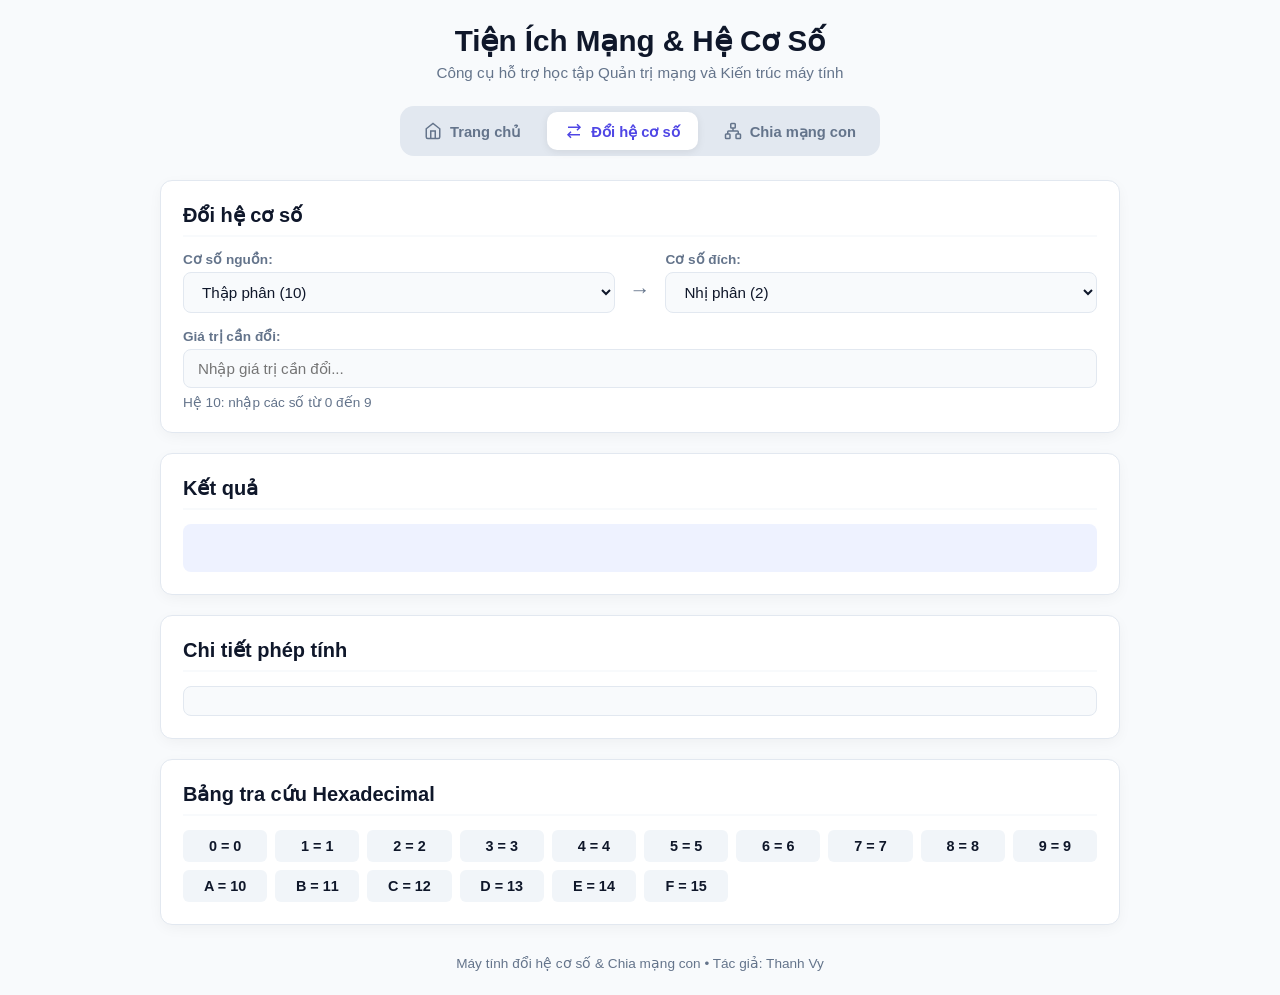
==== commit 4e84150d: "Them bang giai thich phep tinh chi tiet" ====
--- a/index.html
+++ b/index.html
@@ -49,7 +49,7 @@
                     <div class="feature-box">
                         <div class="feature-icon">🌐</div>
                         <h3>Chia mạng con tự động</h3>
-                        <p>Nhập bất kỳ đề bài mạng nào. Hệ thống tự động phân tích lớp mạng, số bit mượn, Subnet Mask mới, bước nhảy, xuất bảng địa chỉ và tạo mục giải thích quy tắc nhẩm.</p>
+                        <p>Nhập bất kỳ đề bài mạng nào. Hệ thống tự động phân tích lớp mạng, số bit mượn, Subnet Mask mới, bước nhảy, xuất bảng địa chỉ và bảng phân tích phép tính chi tiết.</p>
                     </div>
                 </div>
 
@@ -165,8 +165,9 @@
                     <div id="subnet-steps" class="solution-box"></div>
                 </section>
 
+                <!-- BẢNG 1: BẢNG VÙNG ĐỊA CHỈ IP -->
                 <section class="card" style="margin-top: 20px;">
-                    <h2>Vùng địa chỉ của các mạng con</h2>
+                    <h2>Bảng 1: Vùng địa chỉ của các mạng con</h2>
                     <div class="table-responsive">
                         <table id="subnet-result-table" class="result-table">
                             <thead>
@@ -187,6 +188,26 @@
                     </div>
                 </section>
 
+                <!-- BẢNG 2: BẢNG GIẢI THÍCH PHÉP TÍNH CHO TỪNG DÒNG -->
+                <section class="card" style="margin-top: 20px;">
+                    <h2>Bảng 2: Chi tiết phép tính để ra từng con số</h2>
+                    <p class="text-muted" style="margin-bottom: 12px;">Bảng đối chiếu cụ thể phép cộng/trừ nhẩm ở octet biến đổi cho từng mạng con:</p>
+                    <div class="table-responsive">
+                        <table id="subnet-calc-table" class="result-table">
+                            <thead>
+                                <tr>
+                                    <th>Mạng con</th>
+                                    <th>Cách tính Đ/c mạng</th>
+                                    <th>Cách tính Đ/c đầu</th>
+                                    <th>Cách tính Broadcast</th>
+                                    <th>Cách tính Đ/c cuối</th>
+                                </tr>
+                            </thead>
+                            <tbody id="subnet-calc-body"></tbody>
+                        </table>
+                    </div>
+                </section>
+
                 <!-- KHU VỰC NGHIÊN CỨU PHÉP TÍNH NHẨM & BẢN CHẤT -->
                 <section class="card" style="margin-top: 20px;">
                     <h2>💡 Giải thích chi tiết: Cách tính nhẩm & Bản chất từng cột</h2>
--- a/style.css
+++ b/style.css
@@ -31,7 +31,7 @@
 
 .app-container {
     width: 100%;
-    max-width: 920px;
+    max-width: 960px;
 }
 
 /* HEADER */
@@ -350,13 +350,14 @@
     width: 100%;
     border-collapse: collapse;
     background: #ffffff;
-    min-width: 650px;
+    min-width: 680px;
 }
 
 .result-table th, .result-table td {
     padding: 9px 12px;
     text-align: center;
     border: 1px solid var(--border-color);
+    font-size: 0.9rem;
 }
 
 .result-table th {
@@ -370,6 +371,16 @@
     background-color: #f8fafc;
 }
 
+.calc-step-text {
+    font-family: monospace;
+    font-size: 0.88rem;
+    color: #334155;
+}
+
+.calc-step-text strong {
+    color: var(--primary);
+}
+
 footer {
     text-align: center;
     margin-top: 30px;
